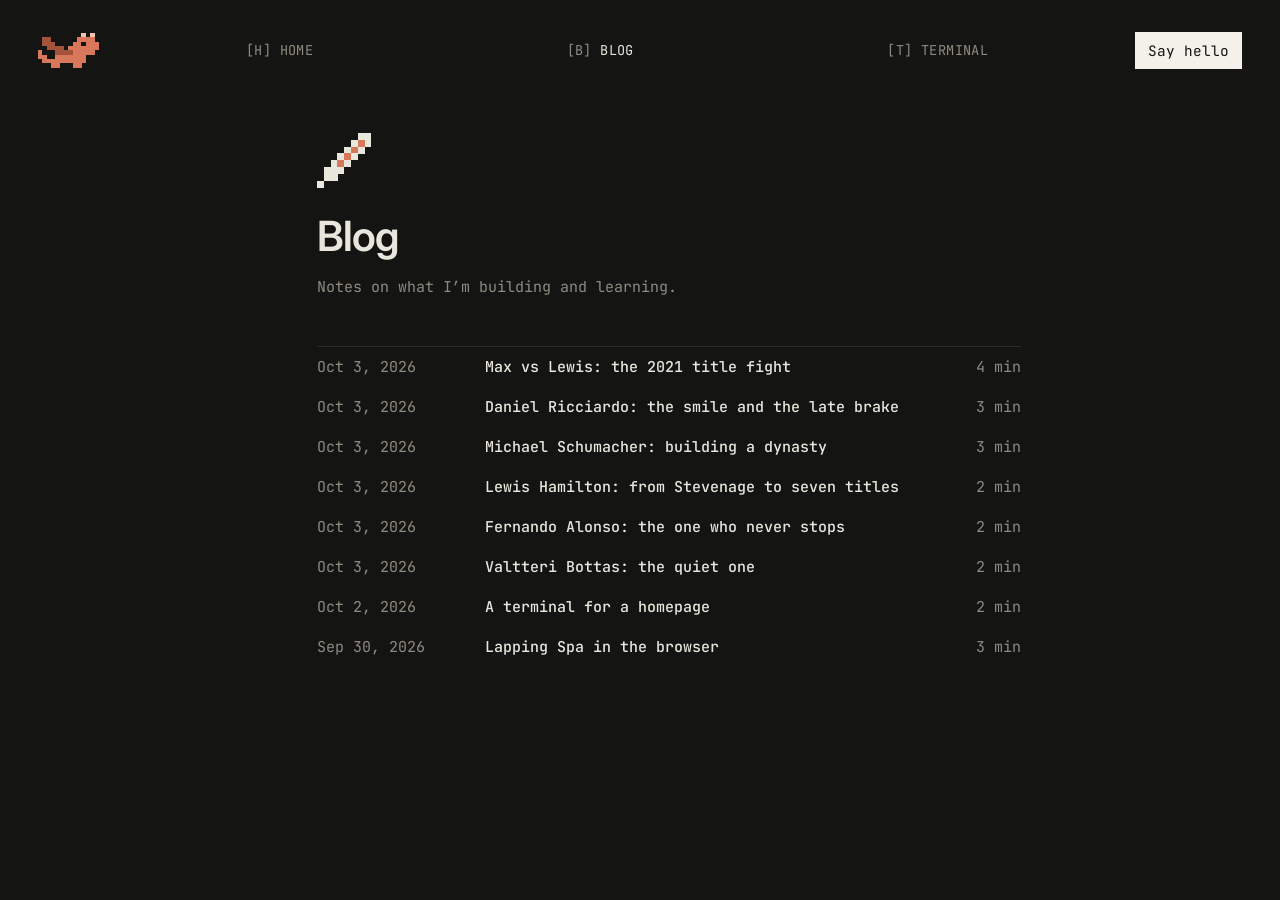
==== blog/index.html @ 5c08cd9b "Terminal homepage, blog with F1 posts, and space footer - Homepage rebuilt in a terminal style: side" ====
<!doctype html>
<html lang="en">
<head>
<meta charset="utf-8" />
<meta name="viewport" content="width=device-width, initial-scale=1" />
<title>Blog · Avinash Kamadri</title>
<meta name="description" content="Notes from Avinash Kamadri on what I'm building and learning." />
<link rel="preconnect" href="https://fonts.googleapis.com" />
<link rel="preconnect" href="https://fonts.gstatic.com" crossorigin />
<link href="https://fonts.googleapis.com/css2?family=Inter:wght@400;500;600&family=JetBrains+Mono:wght@400;500;700&display=swap" rel="stylesheet" />
<link rel="stylesheet" href="/blog/blog.css" />
<script>try { if (localStorage.getItem("theme") === "light") document.documentElement.dataset.theme = "light"; } catch (e) {}</script>
<script src="/assets/pixel.js" defer></script>
<script src="/blog/blog.js" defer></script>
</head>
<body>
  <header class="top">
    <a href="/" aria-label="Home"><svg class="mascot" data-pixel="dragon" aria-hidden="true"></svg></a>
    <nav aria-label="Site">
      <a href="/"><kbd>[H]</kbd> Home</a>
      <a href="/blog/" aria-current="page"><kbd>[B]</kbd> Blog</a>
      <a href="/#term"><kbd>[T]</kbd> Terminal</a>
    </nav>
    <a class="cta" href="mailto:avinashkamadri16@gmail.com">Say hello</a>
  </header>

  <main class="grid">
    <div class="col">
      <div class="index-head">
        <svg class="post-icon" data-pixel="pen" aria-hidden="true"></svg>
        <h1>Blog</h1>
        <p>Notes on what I&rsquo;m building and learning.</p>
      </div>
      <ul class="rows" id="post-list" aria-label="Posts"></ul>
    </div>
  </main>
</body>
</html>
---- blog/blog.css ----
/* Shared styles for /blog/ and every post. Tokens match the home page. */
:root {
  --bg: #141413;
  --fg: #e9e6dc;
  --body: #cfccc1;
  --dim: #8f8b80;
  --line: rgba(233, 230, 220, 0.1);
  --code-bg: rgba(233, 230, 220, 0.06);
  --inv-bg: #f3f1ea;
  --inv-fg: #141413;
  --accent: #d9775a;
  --mono: "JetBrains Mono", ui-monospace, "SFMono-Regular", Menlo, Consolas, monospace;
  --sans: "Inter", ui-sans-serif, system-ui, "Segoe UI", Roboto, Helvetica, Arial, sans-serif;
}
:root[data-theme="light"] {
  --bg: #f5f3ec;
  --fg: #1f1e1b;
  --body: #34322d;
  --dim: #6f6b62;
  --line: rgba(31, 30, 27, 0.13);
  --code-bg: rgba(31, 30, 27, 0.06);
  --inv-bg: #1f1e1b;
  --inv-fg: #f5f3ec;
  --accent: #c4613f;
}
*, *::before, *::after { box-sizing: border-box; }
html { scroll-behavior: smooth; }
@media (prefers-reduced-motion: reduce) { html { scroll-behavior: auto; } }
body {
  margin: 0; background: var(--bg); color: var(--fg);
  font-family: var(--mono); font-size: 15px; line-height: 1.6; -webkit-font-smoothing: antialiased;
}
a { color: inherit; }
button { font: inherit; color: inherit; background: none; border: 0; padding: 0; cursor: pointer; text-align: left; }
:focus-visible { outline: 2px solid var(--accent); outline-offset: 3px; }
kbd { font: inherit; color: var(--dim); }

/* ── Top bar ─────────────────────────────────────── */
.top {
  display: grid; grid-template-columns: auto 1fr auto; align-items: center; gap: 2rem;
  padding: 2rem 2.4rem 0;
}
.top .mascot { width: 3.8rem; height: auto; display: block; overflow: visible; }
.top nav { display: flex; justify-content: space-around; gap: 1.5rem; flex-wrap: wrap; }
.top nav a { text-decoration: none; text-transform: uppercase; font-size: 0.85rem; letter-spacing: 0.03em; color: var(--dim); }
.top nav a:hover, .top nav a[aria-current="page"] { color: var(--fg); }
.top nav a:hover kbd { color: var(--accent); }
.cta { display: inline-block; padding: 0.45rem 0.8rem; background: var(--inv-bg); color: var(--inv-fg); text-decoration: none; font-size: 0.9rem; }
.cta:hover { background: var(--accent); color: #141413; }

/* ── Post header ─────────────────────────────────── */
.grid { display: grid; grid-template-columns: minmax(15rem, 1fr) minmax(0, 44rem) minmax(0, 1fr); column-gap: 2.4rem; padding: 0 2.4rem; }
.grid > .col { grid-column: 2; min-width: 0; }
.post-head { padding: 4.5rem 0 4rem; border-bottom: 1px solid var(--line); }
.post-icon { width: 3.4rem; height: auto; display: block; color: var(--fg); margin-bottom: 1.6rem; }
.tag { display: inline-block; padding: 0.15rem 0.55rem; border: 1px solid var(--line); background: var(--code-bg); font-size: 0.8rem; color: var(--body); }
h1 {
  margin: 1rem 0 0.9rem; font-family: var(--sans); font-weight: 600; letter-spacing: -0.02em;
  font-size: clamp(1.9rem, 3.4vw, 2.6rem); line-height: 1.12;
}
.dek { margin: 0; font-family: var(--sans); font-size: 1.12rem; color: var(--body); max-width: 40rem; }
.meta { display: grid; grid-template-columns: repeat(3, minmax(0, 1fr)); gap: 1rem; margin: 2.4rem 0 0; }
.meta dt { font-size: 0.78rem; text-transform: uppercase; letter-spacing: 0.06em; color: var(--dim); }
.meta dd { margin: 0.3rem 0 0; font-family: var(--sans); font-weight: 500; }
.meta dd::before { content: "\23BF  "; font-family: var(--mono); color: var(--dim); font-weight: 400; }

/* ── Body: rail + article ────────────────────────── */
.body { padding-top: 4rem; }
.rail { grid-column: 1; }
.rail-in {
  position: sticky; top: 0; height: 100svh; padding: 2rem 0 2rem;
  display: flex; flex-direction: column; justify-content: space-between; font-size: 0.85rem;
}
.rail-title { margin: 0 0 1.4rem; font-family: var(--sans); font-weight: 600; font-size: 1.05rem; color: var(--fg); opacity: 0; transition: opacity 0.3s; }
.rail-title.on { opacity: 1; }
.lbl { margin: 0 0 0.6rem; font-size: 0.78rem; text-transform: uppercase; letter-spacing: 0.06em; color: var(--dim); }
.tree { list-style: none; margin: 0; padding: 0; }
.tree a { display: block; padding: 0.12rem 0; text-decoration: none; color: var(--body); }
.tree a::before { content: "\23BF  "; color: var(--dim); }
.tree a.sub { padding-left: 1.1rem; }
.tree a:hover { color: var(--fg); }
.tree a.on { color: var(--fg); font-weight: 700; }
.bar { margin: 1.6rem 0 0.8rem; color: var(--dim); white-space: pre; font-variant-numeric: tabular-nums; }
.bar b { color: var(--fg); font-weight: 400; }
.share ul { list-style: none; margin: 0; padding: 0; }
.share a, .share button { display: block; padding: 0.12rem 0; text-decoration: none; color: var(--body); }
.share a::before, .share button::before { content: "\23BF  "; color: var(--dim); }
.share a:hover, .share button:hover { color: var(--accent); }

article { grid-column: 2; min-width: 0; padding-bottom: 5rem; font-family: var(--sans); font-size: 1.08rem; line-height: 1.75; color: var(--body); }
article p, article ul, article ol { margin: 0 0 1.25rem; }
article li { margin-bottom: 0.4rem; }
article h2, article h3 { font-family: var(--mono); color: var(--fg); line-height: 1.35; scroll-margin-top: 1.5rem; }
article h2 { margin: 3rem 0 1rem; font-size: 1.15rem; }
article h3 { margin: 2.2rem 0 0.8rem; font-size: 1rem; }
article a { color: var(--fg); text-underline-offset: 3px; }
article a:hover { color: var(--accent); }
article strong { color: var(--fg); font-weight: 600; }
article code { font-family: var(--mono); font-size: 0.86em; padding: 0.1em 0.35em; background: var(--code-bg); border: 1px solid var(--line); color: var(--fg); }
article pre { margin: 0 0 1.4rem; padding: 1rem 1.1rem; overflow-x: auto; background: var(--code-bg); border: 1px solid var(--line); font-size: 0.85rem; line-height: 1.6; }
article pre code { padding: 0; border: 0; background: none; font-size: inherit; }
article figure { margin: 2.2rem 0; }
article figure img { display: block; width: auto; max-width: 100%; max-height: 36rem; height: auto; margin: 0 auto; border: 1px solid var(--line); background: var(--code-bg); }
article figcaption { margin-top: 0.6rem; font-family: var(--mono); font-size: 0.78rem; line-height: 1.55; color: var(--dim); }
article figcaption .credit { display: block; opacity: 0.8; }
article figcaption a { color: inherit; }
.draft { padding: 0.8rem 1rem; border: 1px dashed var(--accent); font-family: var(--mono); font-size: 0.85rem; color: var(--fg); }
.post-nav { display: flex; justify-content: space-between; gap: 1rem; flex-wrap: wrap; margin-top: 3rem; padding-top: 1.4rem; border-top: 1px solid var(--line); font-family: var(--mono); font-size: 0.9rem; }
.post-nav a { text-decoration: none; color: var(--dim); }
.post-nav a:hover { color: var(--fg); }

/* ── Blog index rows ─────────────────────────────── */
.index-head { padding: 4rem 0 2rem; }
.index-head pre { margin: 0; font: inherit; font-size: clamp(0.5rem, 1.25vw, 0.95rem); line-height: 1.2; white-space: pre; overflow: hidden; }
.index-head p { color: var(--dim); max-width: 48ch; }
.rows { list-style: none; margin: 0 0 4rem; padding: 0; border-top: 1px solid var(--line); }
.rows a { display: grid; grid-template-columns: 9.5rem minmax(0, 1fr) auto; gap: 1rem; padding: 0.5rem 0; text-decoration: none; align-items: baseline; }
.rows .d, .rows .m { color: var(--dim); white-space: nowrap; }
.rows .t { font-weight: 500; }
.rows a:hover .t { color: var(--accent); }

/* ── Small screens ───────────────────────────────── */
@media (max-width: 960px) {
  .grid { grid-template-columns: minmax(0, 1fr); padding: 0 1.1rem; }
  .grid > .col, article, .rail { grid-column: 1; }
  .rail-in { position: static; height: auto; padding: 0 0 2rem; border-bottom: 1px solid var(--line); margin-bottom: 2rem; }
  .rail-title, .keys { display: none; }
  .share { margin-top: 1.4rem; }
  .share ul { display: flex; flex-wrap: wrap; gap: 0 1.2rem; }
  .top { grid-template-columns: auto 1fr; padding: 1rem 1.1rem 0; gap: 1rem; }
  .top .cta { display: none; }
  .top nav { justify-content: flex-end; gap: 1rem; }
  .top nav a { font-size: 0.76rem; }
  .top .mascot { width: 2.8rem; }
  .post-head { padding: 2.6rem 0 2.4rem; }
  .body { padding-top: 2rem; }
  .meta { grid-template-columns: 1fr 1fr; }
  .rows a { grid-template-columns: minmax(0, 1fr) auto; gap: 0 0.8rem; }
  .rows .d { grid-column: 1 / -1; font-size: 0.78rem; }
}

/* pixel sprites: fire only shows when the dragon breathes; eyes blink */
svg .fire { opacity: 0; }
svg .eye { animation: blink 4.5s infinite; transform-box: fill-box; transform-origin: center; }
@keyframes blink { 0%, 94%, 100% { transform: scaleY(1); } 96% { transform: scaleY(0.1); } }
@media (prefers-reduced-motion: reduce) { svg .eye { animation: none; } }
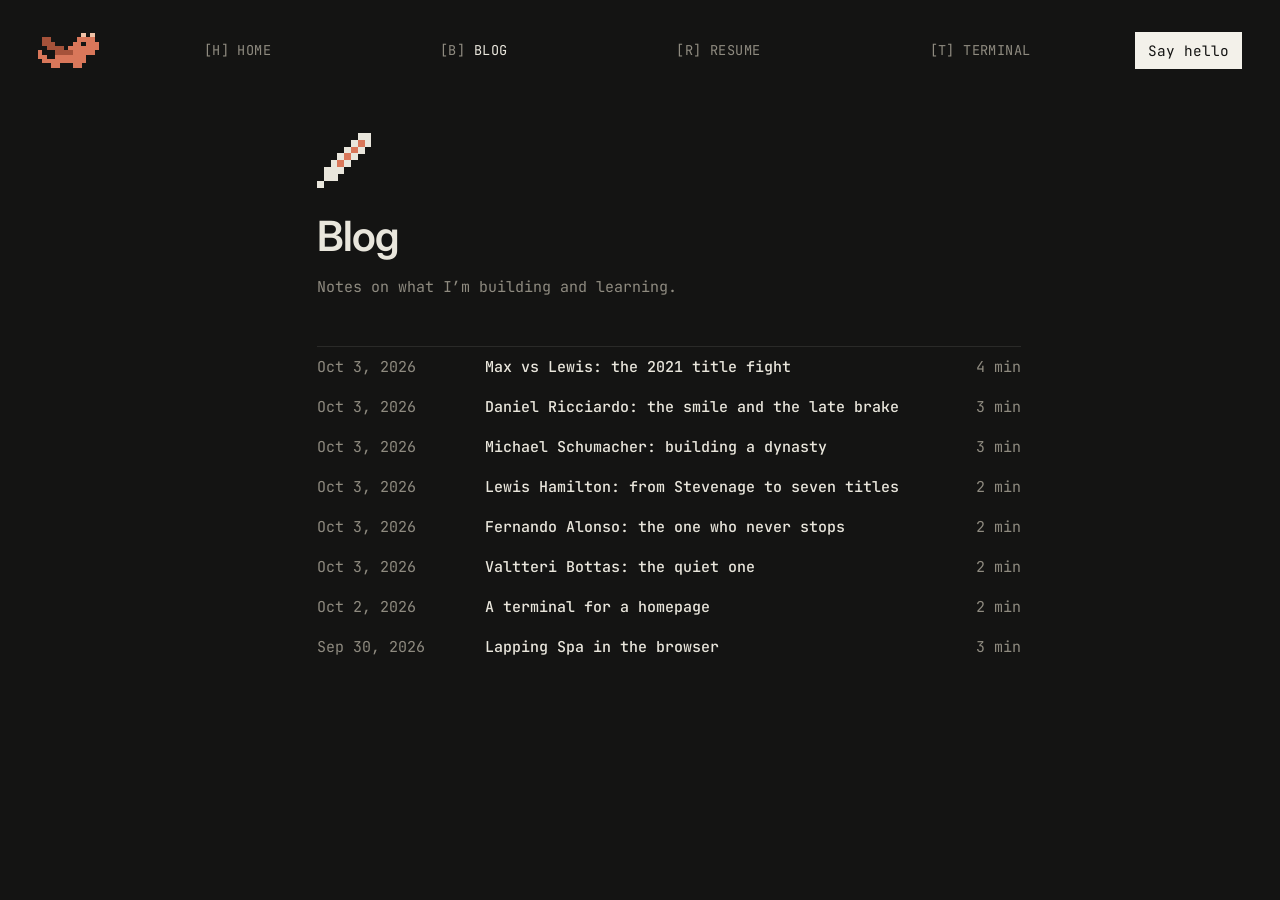
==== commit 9593b35d: "Add resume, link previews, next-race countdown, contact form, RSS and sitemap - /resume/ page and on" ====
--- a/blog/index.html
+++ b/blog/index.html
@@ -5,6 +5,20 @@
 <meta name="viewport" content="width=device-width, initial-scale=1" />
 <title>Blog · Avinash Kamadri</title>
 <meta name="description" content="Notes from Avinash Kamadri on what I'm building and learning." />
+<!-- meta:start -->
+<link rel="canonical" href="https://avinashk.in/blog/" />
+<link rel="icon" href="/favicon.svg" type="image/svg+xml" />
+<link rel="alternate" type="application/rss+xml" title="Avinash Kamadri" href="/feed.xml" />
+<meta property="og:type" content="website" />
+<meta property="og:site_name" content="Avinash Kamadri" />
+<meta property="og:title" content="Blog · Avinash Kamadri" />
+<meta property="og:description" content="Notes on what I&#x27;m building and learning." />
+<meta property="og:url" content="https://avinashk.in/blog/" />
+<meta property="og:image" content="https://avinashk.in/og/blog.png" />
+<meta property="og:image:width" content="1200" />
+<meta property="og:image:height" content="630" />
+<meta name="twitter:card" content="summary_large_image" />
+<!-- meta:end -->
 <link rel="preconnect" href="https://fonts.googleapis.com" />
 <link rel="preconnect" href="https://fonts.gstatic.com" crossorigin />
 <link href="https://fonts.googleapis.com/css2?family=Inter:wght@400;500;600&family=JetBrains+Mono:wght@400;500;700&display=swap" rel="stylesheet" />
@@ -19,6 +33,7 @@
     <nav aria-label="Site">
       <a href="/"><kbd>[H]</kbd> Home</a>
       <a href="/blog/" aria-current="page"><kbd>[B]</kbd> Blog</a>
+      <a href="/resume/"><kbd>[R]</kbd> Resume</a>
       <a href="/#term"><kbd>[T]</kbd> Terminal</a>
     </nav>
     <a class="cta" href="mailto:avinashkamadri16@gmail.com">Say hello</a>
@@ -34,5 +49,6 @@
       <ul class="rows" id="post-list" aria-label="Posts"></ul>
     </div>
   </main>
+<!-- Cloudflare Web Analytics --><script type='module' src='https://static.cloudflareinsights.com/beacon.min.js' data-cf-beacon='{"token": "6054816b2ec243258b588cc30bf32b37"}'></script><!-- End Cloudflare Web Analytics -->
 </body>
 </html>
